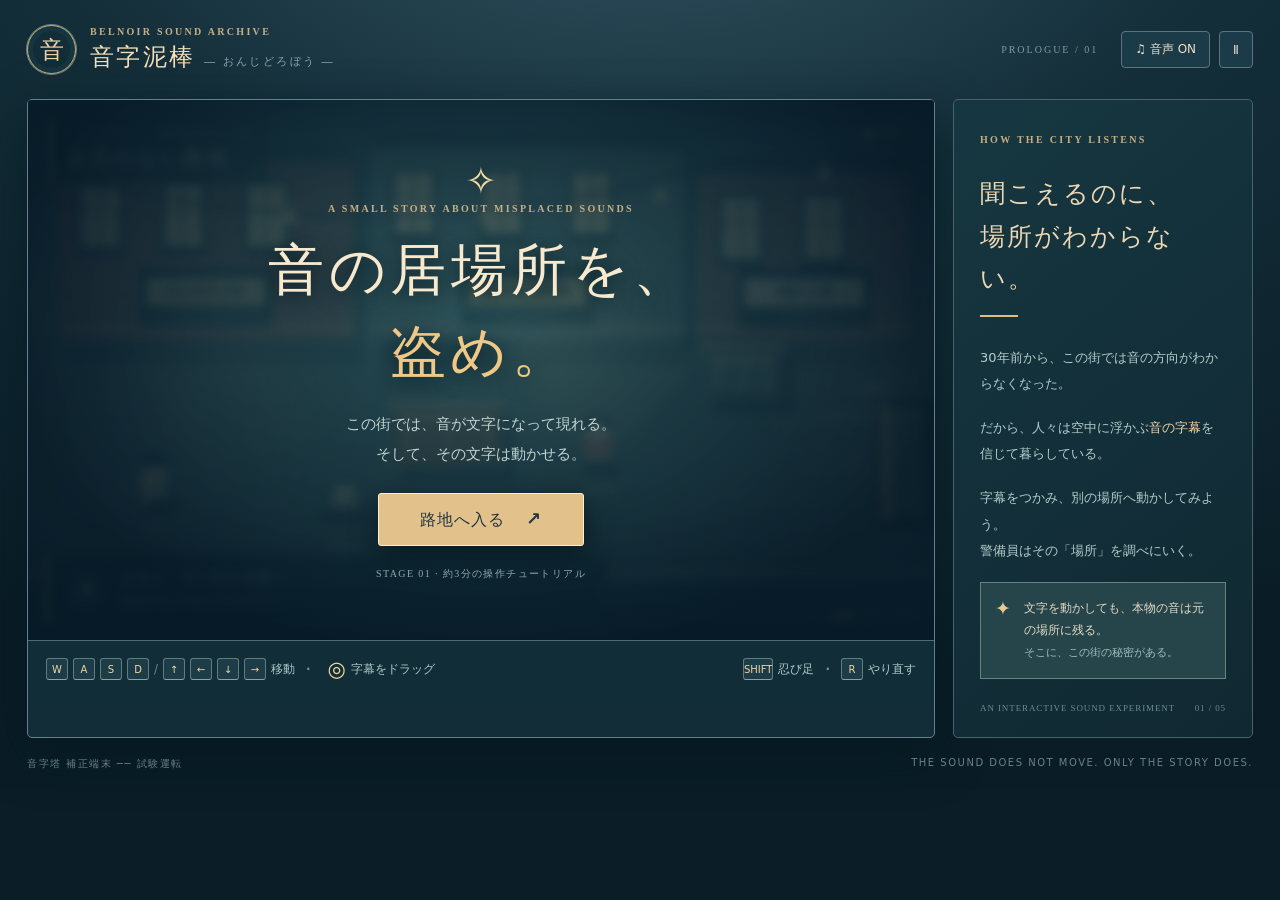
==== index.html @ c479bc5e "Deploy built Stage 01 to GitHub Pages" ====
<!doctype html>
<html lang="ja">
<head>
  <meta charset="UTF-8" />
  <meta name="viewport" content="width=device-width, initial-scale=1, viewport-fit=cover" />
  <link rel="icon" href="data:image/svg+xml,%3Csvg xmlns='http://www.w3.org/2000/svg' viewBox='0 0 48 48'%3E%3Crect width='48' height='48' rx='12' fill='%231b3a44'/%3E%3Ctext x='24' y='34' text-anchor='middle' font-size='29'%3E%E9%9F%B3%3C/text%3E%3C/svg%3E" />
  <meta name="theme-color" content="#0b1e2b" />
  <meta name="description" content="音は嘘をつかない。でも、音の居場所は嘘をつく。字幕を動かして警備員を出し抜くステルスパズル。" />
  <title>音字泥棒 — PROLOGUE</title>
  <script type="module" crossorigin src="./assets/index-Bg57lM_i.js"></script>
  <link rel="stylesheet" crossorigin href="./assets/index-C9SNApz3.css">
</head>
<body>
  <div id="app">
    <header class="top">
      <div class="brand"><div class="brand-seal">音</div><div class="brand-copy"><span class="eyebrow">BELNOIR SOUND ARCHIVE</span><strong>音字泥棒 <span>— おんじどろぼう —</span></strong></div></div>
      <div class="top-controls"><span class="edition">PROLOGUE / 01</span><button id="mute" type="button" aria-label="音をミュート">♫ <span>音声 ON</span></button><button id="pause" type="button" aria-label="一時停止">Ⅱ</button></div>
    </header>

    <main class="main">
      <section class="game-shell" aria-label="音字泥棒のゲーム画面">
        <div class="scene-frame" id="scene-frame">
          <canvas id="stage" width="1040" height="620" aria-label="ステージ1。主人公を動かし効果音字幕をドラッグするゲーム" tabindex="0"></canvas>
          <div id="vignette"></div>
          <div class="scene-top"><div class="chapter"><div>CHAPTER 01 — THE BACK ALLEY</div><strong>足音のない路地</strong></div><div id="status-pill" class="pill">● 平常</div></div>
          <div class="scene-bottom"><div id="hint" class="hint"><span class="hint-sigil">✦</span><div><strong id="hint-title">足音を、目に見える形へ。</strong><p id="hint-copy">移動すると字幕が生まれます。</p></div></div><div id="step-indicator" class="step-indicator"><i class="active"></i><i></i><i></i></div></div>
          <div id="toast" class="toast" aria-live="polite"></div>
          <div class="overlay" id="intro">
            <div class="intro-orbit">✧</div>
            <span class="eyebrow">A SMALL STORY ABOUT MISPLACED SOUNDS</span>
            <h1>音の居場所を、<br /><em>盗め。</em></h1>
            <p>この街では、音が文字になって現れる。<br />そして、その文字は動かせる。</p>
            <button class="primary" id="start" type="button">路地へ入る <span>↗</span></button>
            <span class="intro-foot">STAGE 01 · 約3分の操作チュートリアル</span>
          </div>
          <div class="overlay hidden" id="result" aria-live="polite">
            <span class="eyebrow">STAGE 01 / COMPLETE</span>
            <h2>誰もいない路地で、<br />誰かの音がした。</h2>
            <p>移したのは文字だけ。<br />けれど、世界はその嘘を信じた。</p>
            <div class="result-lines"><span>解放された記録</span><strong>「カン、カン、カン……」</strong></div>
            <button class="primary" id="replay" type="button">もう一度プレイ <span>↻</span></button>
          </div>
          <div class="overlay hidden" id="paused">
            <span class="eyebrow">TIME IS WAITING</span><h2>ひと息つこう。</h2><p>音も、足音も、少しだけおやすみ。</p>
            <button class="primary" id="resume" type="button">ゲームに戻る <span>→</span></button>
          </div>
        </div>
        <footer class="below">
          <div class="instruction"><span class="key">W</span><span class="key">A</span><span class="key">S</span><span class="key">D</span><span class="separator">/</span><span class="key">↑</span><span class="key">←</span><span class="key">↓</span><span class="key">→</span><span>移動</span><b>·</b><span class="hand">◎</span><span>字幕をドラッグ</span></div>
          <div class="instruction secondary"><span class="key">SHIFT</span><span>忍び足</span><b>·</b><span class="key">R</span><span>やり直す</span></div>
          <div class="touch-controls" aria-label="タッチ操作"><div class="move-pad" id="move-pad" aria-label="移動パッド"><button data-dir="up" aria-label="上へ">▲</button><button data-dir="left" aria-label="左へ">◀</button><button data-dir="down" aria-label="下へ">▼</button><button data-dir="right" aria-label="右へ">▶</button></div><button id="quiet" class="quiet" type="button">忍び足：OFF</button></div>
        </footer>
      </section>
      <aside class="story">
        <span class="eyebrow">HOW THE CITY LISTENS</span><h3>聞こえるのに、<br />場所がわからない。</h3>
        <div class="line"></div>
        <p>30年前から、この街では音の方向がわからなくなった。</p>
        <p>だから、人々は空中に浮かぶ<strong>音の字幕</strong>を信じて暮らしている。</p>
        <p>字幕をつかみ、別の場所へ動かしてみよう。<br />警備員はその「場所」を調べにいく。</p>
        <div class="note"><span>✦</span><p>文字を動かしても、本物の音は元の場所に残る。<br /><small>そこに、この街の秘密がある。</small></p></div>
        <div class="story-bottom"><span>AN INTERACTIVE SOUND EXPERIMENT</span><span>01 / 05</span></div>
      </aside>
    </main>
    <div class="bottom-bar"><span>音字塔 補正端末 ── 試験運転</span><span>THE SOUND DOES NOT MOVE. ONLY THE STORY DOES.</span></div>
  </div>
</body>
</html>
---- assets/index-C9SNApz3.css ----
:root{color:#e8e4d5;font-synthesis:none;background:#0b1d26;font-family:Hiragino Kaku Gothic ProN,Yu Gothic,system-ui,sans-serif}*{box-sizing:border-box}html,body{overscroll-behavior:none;min-height:100%;margin:0}body{background:radial-gradient(120% 120% at 50% -20%,#345563 0%,#142f3a 39%,#0a1d27 90%)}button{font:inherit;cursor:pointer}button:focus-visible{outline-offset:3px;outline:2px solid #f4d79d}#app{width:calc(100% - 54px);max-width:1500px;margin:0 auto}.top{justify-content:space-between;align-items:center;gap:15px;min-height:99px;display:flex}.brand{align-items:center;gap:14px;display:flex}.brand-seal{color:#ecd3a6;border:1px solid #d9b478;border-radius:50%;place-items:center;width:49px;height:49px;font:600 24px Georgia,serif;display:grid;box-shadow:inset 0 0 0 5px #143541,0 0 0 1px #648388}.brand-copy{gap:4px;display:grid}.eyebrow{letter-spacing:.23em;color:#c5af87;font:600 10px Georgia,serif}.brand-copy strong{letter-spacing:.1em;color:#f4dfb9;font-family:Georgia,Hiragino Mincho ProN,serif;font-size:24px}.brand-copy strong span{color:#8fa7ab;font-size:11px}.top-controls{align-items:center;gap:9px;display:flex}.edition{color:#7f9aa2;letter-spacing:.2em;margin-right:14px;font:10px Georgia,serif}.top-controls button{color:#ede1c8;background:#1b3b48;border:1px solid #5b7380;border-radius:4px;height:37px;padding:0 13px;font-size:12px}.top-controls button:hover{background:#345867}.main{grid-template-columns:minmax(0,1fr) 300px;align-items:stretch;gap:18px;display:grid}.game-shell{background:#122d37;border:1px solid #66808b;border-radius:5px;min-width:0;overflow:hidden;box-shadow:0 16px 48px #051820aa}.scene-frame{aspect-ratio:1040/620;isolation:isolate;width:100%;position:relative;overflow:hidden}#stage{touch-action:none;-webkit-user-select:none;user-select:none;-webkit-touch-callout:none;cursor:crosshair;background:#1c3f49;width:100%;height:100%;display:block}#vignette{pointer-events:none;background:linear-gradient(#07152266 0%,#0000 23% 74%,#07152177);position:absolute;inset:0;box-shadow:inset 0 0 90px #07151f7c}.scene-top{pointer-events:none;justify-content:space-between;align-items:flex-start;gap:10px;display:flex;position:absolute;top:18px;left:22px;right:22px}.chapter{-webkit-backdrop-filter:blur(3px);backdrop-filter:blur(3px);background:#112b37c9;border-left:3px solid #dec18b;padding:9px 14px 12px}.chapter div{color:#c6b28c;letter-spacing:.11em;font:10px Georgia,serif}.chapter strong{letter-spacing:.08em;color:#f3e3c2;margin-top:5px;font-family:Georgia,Hiragino Mincho ProN,serif;font-size:21px;font-weight:600;display:block}.pill{color:#dceccf;white-space:nowrap;background:#214345dc;border:1px solid #6a8f8a;border-radius:30px;padding:7px 12px;font-size:11px}.pill.warn{color:#ffdfa8;background:#665239e8;border-color:#cdb57c}.pill.danger{color:#ffe1d1;background:#6d3138e8;border-color:#efada4}.scene-bottom{pointer-events:none;justify-content:space-between;align-items:flex-end;gap:14px;display:flex;position:absolute;bottom:16px;left:18px;right:18px}.hint{background:#092732eb;border:1px solid #849c9866;border-left:3px solid #eac78a;align-items:center;gap:15px;width:min(560px,87%);padding:13px 18px;display:flex;box-shadow:0 5px 22px #10252ab8}.hint-sigil{color:#f0d29c;background:#244650;border-radius:50%;flex-shrink:0;place-items:center;width:39px;height:39px;font-size:25px;display:grid}.hint strong{color:#f3e9d0;font-size:15px;display:block}.hint p{color:#a6c2c5;margin:4px 0 0;font-size:12px;line-height:1.55}.step-indicator{gap:7px;margin-bottom:7px;display:flex}.step-indicator i{background:#99b2b858;border-radius:4px;width:24px;height:4px;display:block}.step-indicator i.active{background:#efce8e}.step-indicator i.done{background:#9dc1b3}.toast{z-index:3;opacity:0;white-space:nowrap;color:#f6e5c8;pointer-events:none;background:#102f3cee;border:1px solid #e5cd9caa;border-radius:5px;max-width:94%;padding:10px 19px;font-size:14px;transition:opacity .25s,transform .25s;position:absolute;top:24%;left:50%;transform:translate(-50%,-10px)}.toast.show{opacity:1;transform:translate(-50%)}.overlay{z-index:5;text-align:center;-webkit-backdrop-filter:blur(5px);backdrop-filter:blur(5px);background:radial-gradient(at 50% 40%,#224a52ca,#071a27ed 75%);flex-direction:column;justify-content:center;align-items:center;padding:20px;display:flex;position:absolute;inset:0}.overlay.hidden{display:none}.overlay h1,.overlay h2{letter-spacing:.08em;color:#f7e9ce;text-shadow:0 4px 20px #061821;margin:16px 0;font-family:Georgia,Hiragino Mincho ProN,serif;font-weight:600;line-height:1.46}.overlay h1{font-size:clamp(30px,4.4vw,56px)}.overlay h2{font-size:clamp(25px,3.5vw,44px)}.overlay h1 em{color:#f0c886;font-style:normal}.overlay p{color:#c2d5d4;margin:0 0 25px;font-size:clamp(12px,1.15vw,15px);line-height:2}.intro-orbit{color:#f2dca2;font-size:38px;animation:3s ease-in-out infinite breathe}@keyframes breathe{50%{opacity:.6;transform:scale(1.2)rotate(20deg)}}.primary{color:#223743;letter-spacing:.07em;background:#e3c18a;border:1px solid #fff0c9;border-radius:3px;min-width:206px;padding:14px 22px;font-weight:800;box-shadow:0 9px 26px #081b25}.primary:hover{background:#f6dca2}.primary span{margin-left:14px;font-size:18px}.intro-foot{color:#91a9af;letter-spacing:.14em;margin-top:21px;font:10px Georgia,serif}.result-lines{background:#15343fc9;border-top:1px solid #a99872;border-bottom:1px solid #a99872;gap:6px;margin:0 0 23px;padding:13px 30px;display:grid}.result-lines span{color:#a4bfc4;font-size:11px}.result-lines strong{color:#f1d39a;font:600 22px Georgia,Hiragino Mincho ProN,serif}.below{background:#112e38;border-top:1px solid #506974;justify-content:space-between;align-items:center;gap:12px;min-height:57px;padding:11px 18px;display:flex}.instruction{white-space:nowrap;color:#b2c9c7;align-items:center;gap:5px;font-size:12px;display:flex}.instruction .key{color:#f3d4a2;background:#1c3c48;border:1px solid #617b7f;border-bottom-color:#8da1a3;border-radius:3px;place-items:center;min-width:22px;height:22px;font-size:10px;display:grid}.instruction b{color:#78939a;margin:0 6px}.separator{color:#668991}.hand{color:#f0d89e;margin-left:6px;font-size:21px}.touch-controls{display:none}.story{background:linear-gradient(140deg,#163741,#102832);border:1px solid #47646c;border-radius:5px;flex-direction:column;min-height:100%;padding:34px 26px 24px;display:flex}.story h3{color:#ecd7b2;letter-spacing:.08em;margin:28px 0 12px;font:600 25px/1.7 Georgia,Hiragino Mincho ProN,serif}.story .line{background:#e0bc81;width:38px;height:2px;margin:2px 0 28px}.story p{color:#b5cccb;margin:0 0 17px;font-size:13px;line-height:2.05}.story strong{color:#f1d5a8}.note{background:#25454b;border:1px solid #66847a;gap:13px;margin-top:auto;padding:14px;display:flex}.note>span{color:#e6cb95;font-size:19px}.note p{color:#e3d9c3;margin:0;font-size:12px;line-height:1.85}.note small{color:#a1bcb9;font-size:11px}.story-bottom{color:#6e8a91;letter-spacing:.1em;justify-content:space-between;margin-top:24px;font:9px Georgia,serif;display:flex}.bottom-bar{color:#67828b;letter-spacing:.15em;justify-content:space-between;padding:19px 0;font-size:10px;display:flex}@media (width<=1030px){#app{width:calc(100% - 24px)}.main{grid-template-columns:1fr}.story{display:none}.top{min-height:74px}}@media (width<=680px){#app{width:100%}.top{min-height:61px;padding:0 11px}.brand{gap:8px}.brand-seal{width:36px;height:36px;font-size:17px}.brand-copy .eyebrow{display:none}.brand-copy strong{font-size:16px}.brand-copy strong span{display:none}.top-controls{gap:6px}.top-controls button{height:33px;padding:0 10px}.top-controls button span,.edition{display:none}.game-shell{border-left:0;border-right:0;border-radius:0}.scene-frame{aspect-ratio:1040/700}.scene-top{top:8px;left:8px;right:8px}.chapter{padding:5px 8px}.chapter div{font-size:7px}.chapter strong{margin-top:2px;font-size:12px}.pill{padding:4px 6px;font-size:9px}.scene-bottom{bottom:7px;left:6px;right:6px}.hint{gap:8px;width:99%;padding:7px 9px}.hint-sigil{width:25px;height:25px;font-size:16px}.hint strong{font-size:10px}.hint p{margin:2px 0 0;font-size:9px}.step-indicator{display:none}.toast{padding:7px;font-size:10px}.overlay{padding:10px}.overlay h1{margin:9px 0;font-size:clamp(28px,7vw,38px)}.overlay h2{margin:9px 0;font-size:clamp(23px,5.7vw,34px)}.overlay p{margin-bottom:12px;font-size:11px;line-height:1.75}.overlay .eyebrow{font-size:8px}.intro-orbit{font-size:22px}.intro-foot{margin-top:10px;font-size:8px}.primary{min-width:170px;padding:9px 15px}.below{flex-direction:column;justify-content:center;gap:5px;min-height:116px;padding:7px 12px}.instruction{font-size:10px}.instruction .key,.separator,.instruction.secondary{display:none}.touch-controls{justify-content:space-between;align-items:center;width:100%;display:flex}.move-pad{touch-action:none;-webkit-user-select:none;user-select:none;grid-template-rows:repeat(2,32px);grid-template-columns:repeat(3,37px);grid-template-areas:".up.""left down right";gap:3px;display:grid}.move-pad button{color:#f7d8a1;touch-action:none;-webkit-touch-callout:none;background:#294955;border:1px solid #7f9999;border-radius:4px}.move-pad button[data-dir=up]{grid-area:up}.move-pad button[data-dir=down]{grid-area:down}.move-pad button[data-dir=left]{grid-area:left}.move-pad button[data-dir=right]{grid-area:right}.move-pad button.pressed{background:#60828c}.quiet{color:#e6d6b9;background:#21434d;border:1px solid #829894;border-radius:4px;padding:10px;font-size:11px}.quiet.on{border-color:#f0cc8f}.bottom-bar{padding:10px 12px;font-size:8px}.bottom-bar span:last-child{display:none}}@media (height<=540px) and (orientation:landscape){.top{min-height:42px}.brand-seal{width:30px;height:30px}.scene-frame{max-height:calc(100dvh - 95px)}.below{min-height:43px}.bottom-bar{display:none}}
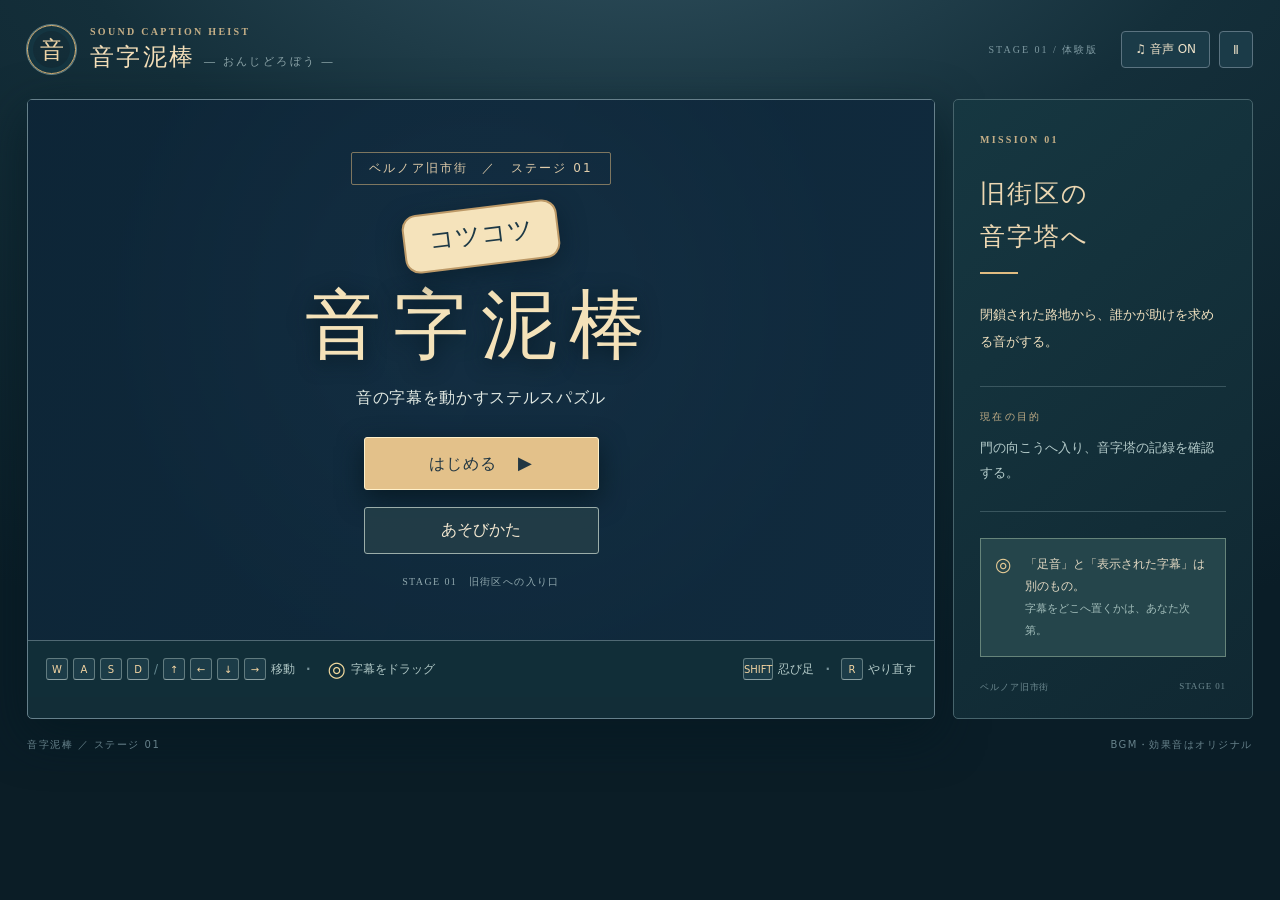
==== commit fca03f99: "Deploy Stage 01 freedom and story update" ====
--- a/index.html
+++ b/index.html
@@ -5,16 +5,16 @@
   <meta name="viewport" content="width=device-width, initial-scale=1, viewport-fit=cover" />
   <link rel="icon" href="data:image/svg+xml,%3Csvg xmlns='http://www.w3.org/2000/svg' viewBox='0 0 48 48'%3E%3Crect width='48' height='48' rx='12' fill='%231b3a44'/%3E%3Ctext x='24' y='34' text-anchor='middle' font-size='29'%3E%E9%9F%B3%3C/text%3E%3C/svg%3E" />
   <meta name="theme-color" content="#0b1e2b" />
-  <meta name="description" content="音は嘘をつかない。でも、音の居場所は嘘をつく。字幕を動かして警備員を出し抜くステルスパズル。" />
+  <meta name="description" content="音の字幕を自由に移動し、警備員の行動を変えるステルスパズル。" />
   <title>音字泥棒 — PROLOGUE</title>
-  <script type="module" crossorigin src="./assets/index-Bg57lM_i.js"></script>
-  <link rel="stylesheet" crossorigin href="./assets/index-C9SNApz3.css">
+  <script type="module" crossorigin src="./assets/index-DogWZPmv.js"></script>
+  <link rel="stylesheet" crossorigin href="./assets/index-CPCnpFxU.css">
 </head>
 <body>
   <div id="app">
     <header class="top">
-      <div class="brand"><div class="brand-seal">音</div><div class="brand-copy"><span class="eyebrow">BELNOIR SOUND ARCHIVE</span><strong>音字泥棒 <span>— おんじどろぼう —</span></strong></div></div>
-      <div class="top-controls"><span class="edition">PROLOGUE / 01</span><button id="mute" type="button" aria-label="音をミュート">♫ <span>音声 ON</span></button><button id="pause" type="button" aria-label="一時停止">Ⅱ</button></div>
+      <div class="brand"><div class="brand-seal">音</div><div class="brand-copy"><span class="eyebrow">SOUND CAPTION HEIST</span><strong>音字泥棒 <span>— おんじどろぼう —</span></strong></div></div>
+      <div class="top-controls"><span class="edition">STAGE 01 / 体験版</span><button id="mute" type="button" aria-label="音をミュート">♫ <span>音声 ON</span></button><button id="pause" type="button" aria-label="一時停止">Ⅱ</button></div>
     </header>
 
     <main class="main">
@@ -25,24 +25,49 @@
           <div class="scene-top"><div class="chapter"><div>CHAPTER 01 — THE BACK ALLEY</div><strong>足音のない路地</strong></div><div id="status-pill" class="pill">● 平常</div></div>
           <div class="scene-bottom"><div id="hint" class="hint"><span class="hint-sigil">✦</span><div><strong id="hint-title">足音を、目に見える形へ。</strong><p id="hint-copy">移動すると字幕が生まれます。</p></div></div><div id="step-indicator" class="step-indicator"><i class="active"></i><i></i><i></i></div></div>
           <div id="toast" class="toast" aria-live="polite"></div>
-          <div class="overlay" id="intro">
-            <div class="intro-orbit">✧</div>
-            <span class="eyebrow">A SMALL STORY ABOUT MISPLACED SOUNDS</span>
-            <h1>音の居場所を、<br /><em>盗め。</em></h1>
-            <p>この街では、音が文字になって現れる。<br />そして、その文字は動かせる。</p>
-            <button class="primary" id="start" type="button">路地へ入る <span>↗</span></button>
-            <span class="intro-foot">STAGE 01 · 約3分の操作チュートリアル</span>
+          <div class="overlay title-screen" id="intro">
+            <span class="edition-plate">ベルノア旧市街　／　ステージ 01</span>
+            <div class="title-emblem" aria-hidden="true">コツコツ</div>
+            <h1>音字泥棒</h1>
+            <p class="game-genre">音の字幕を動かすステルスパズル</p>
+            <nav class="menu" aria-label="タイトルメニュー">
+              <button class="primary" id="start" type="button">はじめる <span>▶</span></button>
+              <button class="secondary-button" id="howto" type="button">あそびかた</button>
+            </nav>
+            <span class="intro-foot">STAGE 01　旧街区への入り口</span>
           </div>
           <div class="overlay hidden" id="result" aria-live="polite">
-            <span class="eyebrow">STAGE 01 / COMPLETE</span>
-            <h2>誰もいない路地で、<br />誰かの音がした。</h2>
-            <p>移したのは文字だけ。<br />けれど、世界はその嘘を信じた。</p>
-            <div class="result-lines"><span>解放された記録</span><strong>「カン、カン、カン……」</strong></div>
-            <button class="primary" id="replay" type="button">もう一度プレイ <span>↻</span></button>
+            <span class="eyebrow">STAGE 01 CLEAR</span>
+            <h2>ステージ 01　クリア</h2>
+            <p>音字塔の記録に、不可解な補正履歴が見つかった。</p>
+            <div class="result-lines"><span>次の目的</span><strong>救難音が鳴る地下通路を調べる</strong></div>
+            <button class="primary" id="replay" type="button">もう一度あそぶ <span>↻</span></button>
+          </div>
+          <div class="overlay hidden" id="help">
+            <span class="eyebrow">CONTROLS</span>
+            <h2>あそびかた</h2>
+            <div class="help-text">
+              <p><strong>移動：</strong>WASD・矢印キー、スマホでは画面をタップ／十字キー</p>
+              <p><strong>字幕：</strong>音が鳴ると現れる「コツコツ」などをドラッグ。路地の好きな場所へ置ける</p>
+              <p><strong>警備員：</strong>字幕を見れば調べに行くが、ミオを直接見れば追いかける</p>
+              <p><strong>目標：</strong>やり方は自由。右端の門から旧街区へ入ろう</p>
+            </div>
+            <button class="primary" id="help-back" type="button">タイトルへ戻る <span>↩</span></button>
+          </div>
+          <div class="dialogue hidden" id="dialogue" role="dialog" aria-live="polite" aria-label="ストーリー">
+            <div id="speaker-avatar" class="speaker-avatar">ミ</div>
+            <div class="dialogue-body"><div class="dialogue-heading"><strong id="speaker-name">ミオ</strong><span id="dialogue-progress">1 / 5</span></div>
+              <p id="dialogue-text"></p>
+            </div>
+            <div class="dialogue-actions">
+              <button id="dialogue-next" class="dialogue-next" type="button">次へ <span>▶</span></button>
+              <button id="dialogue-skip" class="dialogue-skip" type="button">スキップ</button>
+            </div>
           </div>
           <div class="overlay hidden" id="paused">
-            <span class="eyebrow">TIME IS WAITING</span><h2>ひと息つこう。</h2><p>音も、足音も、少しだけおやすみ。</p>
-            <button class="primary" id="resume" type="button">ゲームに戻る <span>→</span></button>
+            <h2>ポーズ</h2><p>ゲームを一時停止しています。</p>
+            <button class="primary" id="resume" type="button">再開 <span>▶</span></button>
+            <button class="secondary-button" id="pause-restart" type="button">最初からやり直す</button>
           </div>
         </div>
         <footer class="below">
@@ -51,17 +76,19 @@
           <div class="touch-controls" aria-label="タッチ操作"><div class="move-pad" id="move-pad" aria-label="移動パッド"><button data-dir="up" aria-label="上へ">▲</button><button data-dir="left" aria-label="左へ">◀</button><button data-dir="down" aria-label="下へ">▼</button><button data-dir="right" aria-label="右へ">▶</button></div><button id="quiet" class="quiet" type="button">忍び足：OFF</button></div>
         </footer>
       </section>
-      <aside class="story">
-        <span class="eyebrow">HOW THE CITY LISTENS</span><h3>聞こえるのに、<br />場所がわからない。</h3>
+      <aside class="story" aria-label="ステージ情報">
+        <span class="eyebrow">MISSION 01</span><h3>旧街区の<br />音字塔へ</h3>
         <div class="line"></div>
-        <p>30年前から、この街では音の方向がわからなくなった。</p>
-        <p>だから、人々は空中に浮かぶ<strong>音の字幕</strong>を信じて暮らしている。</p>
-        <p>字幕をつかみ、別の場所へ動かしてみよう。<br />警備員はその「場所」を調べにいく。</p>
-        <div class="note"><span>✦</span><p>文字を動かしても、本物の音は元の場所に残る。<br /><small>そこに、この街の秘密がある。</small></p></div>
-        <div class="story-bottom"><span>AN INTERACTIVE SOUND EXPERIMENT</span><span>01 / 05</span></div>
+        <p class="mission-lead">閉鎖された路地から、誰かが助けを求める音がする。</p>
+        <div class="mission-details">
+          <span class="eyebrow">現在の目的</span>
+          <p id="mission-status">門の向こうへ入り、音字塔の記録を確認する。</p>
+        </div>
+        <div class="note"><span>◎</span><p>「足音」と「表示された字幕」は別のもの。<br /><small>字幕をどこへ置くかは、あなた次第。</small></p></div>
+        <div class="story-bottom"><span>ベルノア旧市街</span><span>STAGE 01</span></div>
       </aside>
     </main>
-    <div class="bottom-bar"><span>音字塔 補正端末 ── 試験運転</span><span>THE SOUND DOES NOT MOVE. ONLY THE STORY DOES.</span></div>
+    <div class="bottom-bar"><span>音字泥棒 ／ ステージ 01</span><span>BGM・効果音はオリジナル</span></div>
   </div>
 </body>
 </html>
--- a/assets/index-CPCnpFxU.css
+++ b/assets/index-CPCnpFxU.css
@@ -0,0 +1 @@
+:root{color:#e8e4d5;font-synthesis:none;background:#0b1d26;font-family:Hiragino Kaku Gothic ProN,Yu Gothic,system-ui,sans-serif}*{box-sizing:border-box}html,body{overscroll-behavior:none;min-height:100%;margin:0}body{background:radial-gradient(120% 120% at 50% -20%,#345563 0%,#142f3a 39%,#0a1d27 90%)}button{font:inherit;cursor:pointer}button:focus-visible{outline-offset:3px;outline:2px solid #f4d79d}#app{width:calc(100% - 54px);max-width:1500px;margin:0 auto}.top{justify-content:space-between;align-items:center;gap:15px;min-height:99px;display:flex}.brand{align-items:center;gap:14px;display:flex}.brand-seal{color:#ecd3a6;border:1px solid #d9b478;border-radius:50%;place-items:center;width:49px;height:49px;font:600 24px Georgia,serif;display:grid;box-shadow:inset 0 0 0 5px #143541,0 0 0 1px #648388}.brand-copy{gap:4px;display:grid}.eyebrow{letter-spacing:.23em;color:#c5af87;font:600 10px Georgia,serif}.brand-copy strong{letter-spacing:.1em;color:#f4dfb9;font-family:Georgia,Hiragino Mincho ProN,serif;font-size:24px}.brand-copy strong span{color:#8fa7ab;font-size:11px}.top-controls{align-items:center;gap:9px;display:flex}.edition{color:#7f9aa2;letter-spacing:.2em;margin-right:14px;font:10px Georgia,serif}.top-controls button{color:#ede1c8;background:#1b3b48;border:1px solid #5b7380;border-radius:4px;height:37px;padding:0 13px;font-size:12px}.top-controls button:hover{background:#345867}.main{grid-template-columns:minmax(0,1fr) 300px;align-items:stretch;gap:18px;display:grid}.game-shell{background:#122d37;border:1px solid #66808b;border-radius:5px;min-width:0;overflow:hidden;box-shadow:0 16px 48px #051820aa}.scene-frame{aspect-ratio:1040/620;isolation:isolate;width:100%;position:relative;overflow:hidden}#stage{touch-action:none;-webkit-user-select:none;user-select:none;-webkit-touch-callout:none;cursor:crosshair;background:#1c3f49;width:100%;height:100%;display:block}#vignette{pointer-events:none;background:linear-gradient(#07152266 0%,#0000 23% 74%,#07152177);position:absolute;inset:0;box-shadow:inset 0 0 90px #07151f7c}.scene-top{pointer-events:none;justify-content:space-between;align-items:flex-start;gap:10px;display:flex;position:absolute;top:18px;left:22px;right:22px}.chapter{-webkit-backdrop-filter:blur(3px);backdrop-filter:blur(3px);background:#112b37c9;border-left:3px solid #dec18b;padding:9px 14px 12px}.chapter div{color:#c6b28c;letter-spacing:.11em;font:10px Georgia,serif}.chapter strong{letter-spacing:.08em;color:#f3e3c2;margin-top:5px;font-family:Georgia,Hiragino Mincho ProN,serif;font-size:21px;font-weight:600;display:block}.pill{color:#dceccf;white-space:nowrap;background:#214345dc;border:1px solid #6a8f8a;border-radius:30px;padding:7px 12px;font-size:11px}.pill.warn{color:#ffdfa8;background:#665239e8;border-color:#cdb57c}.pill.danger{color:#ffe1d1;background:#6d3138e8;border-color:#efada4}.scene-bottom{pointer-events:none;justify-content:space-between;align-items:flex-end;gap:14px;display:flex;position:absolute;bottom:16px;left:18px;right:18px}.hint{background:#092732eb;border:1px solid #849c9866;border-left:3px solid #eac78a;align-items:center;gap:15px;width:min(560px,87%);padding:13px 18px;display:flex;box-shadow:0 5px 22px #10252ab8}.hint-sigil{color:#f0d29c;background:#244650;border-radius:50%;flex-shrink:0;place-items:center;width:39px;height:39px;font-size:25px;display:grid}.hint strong{color:#f3e9d0;font-size:15px;display:block}.hint p{color:#a6c2c5;margin:4px 0 0;font-size:12px;line-height:1.55}.step-indicator{gap:7px;margin-bottom:7px;display:flex}.step-indicator i{background:#99b2b858;border-radius:4px;width:24px;height:4px;display:block}.step-indicator i.active{background:#efce8e}.step-indicator i.done{background:#9dc1b3}.toast{z-index:3;opacity:0;white-space:nowrap;color:#f6e5c8;pointer-events:none;background:#102f3cee;border:1px solid #e5cd9caa;border-radius:5px;max-width:94%;padding:10px 19px;font-size:14px;transition:opacity .25s,transform .25s;position:absolute;top:24%;left:50%;transform:translate(-50%,-10px)}.toast.show{opacity:1;transform:translate(-50%)}.overlay{z-index:5;text-align:center;-webkit-backdrop-filter:blur(5px);backdrop-filter:blur(5px);background:radial-gradient(at 50% 40%,#224a52ca,#071a27ed 75%);flex-direction:column;justify-content:center;align-items:center;padding:20px;display:flex;position:absolute;inset:0}.overlay.hidden{display:none}.overlay h1,.overlay h2{letter-spacing:.08em;color:#f7e9ce;text-shadow:0 4px 20px #061821;margin:16px 0;font-family:Georgia,Hiragino Mincho ProN,serif;font-weight:600;line-height:1.46}.overlay h1{font-size:clamp(30px,4.4vw,56px)}.overlay h2{font-size:clamp(25px,3.5vw,44px)}.overlay h1 em{color:#f0c886;font-style:normal}.overlay p{color:#c2d5d4;margin:0 0 25px;font-size:clamp(12px,1.15vw,15px);line-height:2}.intro-orbit{color:#f2dca2;font-size:38px;animation:3s ease-in-out infinite breathe}@keyframes breathe{50%{opacity:.6;transform:scale(1.2)rotate(20deg)}}.primary{color:#223743;letter-spacing:.07em;background:#e3c18a;border:1px solid #fff0c9;border-radius:3px;min-width:206px;padding:14px 22px;font-weight:800;box-shadow:0 9px 26px #081b25}.primary:hover{background:#f6dca2}.primary span{margin-left:14px;font-size:18px}.intro-foot{color:#91a9af;letter-spacing:.14em;margin-top:21px;font:10px Georgia,serif}.result-lines{background:#15343fc9;border-top:1px solid #a99872;border-bottom:1px solid #a99872;gap:6px;margin:0 0 23px;padding:13px 30px;display:grid}.result-lines span{color:#a4bfc4;font-size:11px}.result-lines strong{color:#f1d39a;font:600 22px Georgia,Hiragino Mincho ProN,serif}.below{background:#112e38;border-top:1px solid #506974;justify-content:space-between;align-items:center;gap:12px;min-height:57px;padding:11px 18px;display:flex}.instruction{white-space:nowrap;color:#b2c9c7;align-items:center;gap:5px;font-size:12px;display:flex}.instruction .key{color:#f3d4a2;background:#1c3c48;border:1px solid #617b7f;border-bottom-color:#8da1a3;border-radius:3px;place-items:center;min-width:22px;height:22px;font-size:10px;display:grid}.instruction b{color:#78939a;margin:0 6px}.separator{color:#668991}.hand{color:#f0d89e;margin-left:6px;font-size:21px}.touch-controls{display:none}.story{background:linear-gradient(140deg,#163741,#102832);border:1px solid #47646c;border-radius:5px;flex-direction:column;min-height:100%;padding:34px 26px 24px;display:flex}.story h3{color:#ecd7b2;letter-spacing:.08em;margin:28px 0 12px;font:600 25px/1.7 Georgia,Hiragino Mincho ProN,serif}.story .line{background:#e0bc81;width:38px;height:2px;margin:2px 0 28px}.story p{color:#b5cccb;margin:0 0 17px;font-size:13px;line-height:2.05}.story strong{color:#f1d5a8}.note{background:#25454b;border:1px solid #66847a;gap:13px;margin-top:auto;padding:14px;display:flex}.note>span{color:#e6cb95;font-size:19px}.note p{color:#e3d9c3;margin:0;font-size:12px;line-height:1.85}.note small{color:#a1bcb9;font-size:11px}.story-bottom{color:#6e8a91;letter-spacing:.1em;justify-content:space-between;margin-top:24px;font:9px Georgia,serif;display:flex}.bottom-bar{color:#67828b;letter-spacing:.15em;justify-content:space-between;padding:19px 0;font-size:10px;display:flex}@media (width<=1030px){#app{width:calc(100% - 24px)}.main{grid-template-columns:1fr}.story{display:none}.top{min-height:74px}}@media (width<=680px){#app{width:100%}.top{min-height:61px;padding:0 11px}.brand{gap:8px}.brand-seal{width:36px;height:36px;font-size:17px}.brand-copy .eyebrow{display:none}.brand-copy strong{font-size:16px}.brand-copy strong span{display:none}.top-controls{gap:6px}.top-controls button{height:33px;padding:0 10px}.top-controls button span,.edition{display:none}.game-shell{border-left:0;border-right:0;border-radius:0}.scene-frame{aspect-ratio:1040/700}.scene-top{top:8px;left:8px;right:8px}.chapter{padding:5px 8px}.chapter div{font-size:7px}.chapter strong{margin-top:2px;font-size:12px}.pill{padding:4px 6px;font-size:9px}.scene-bottom{bottom:7px;left:6px;right:6px}.hint{gap:8px;width:99%;padding:7px 9px}.hint-sigil{width:25px;height:25px;font-size:16px}.hint strong{font-size:10px}.hint p{margin:2px 0 0;font-size:9px}.step-indicator{display:none}.toast{padding:7px;font-size:10px}.overlay{padding:10px}.overlay h1{margin:9px 0;font-size:clamp(28px,7vw,38px)}.overlay h2{margin:9px 0;font-size:clamp(23px,5.7vw,34px)}.overlay p{margin-bottom:12px;font-size:11px;line-height:1.75}.overlay .eyebrow{font-size:8px}.intro-orbit{font-size:22px}.intro-foot{margin-top:10px;font-size:8px}.primary{min-width:170px;padding:9px 15px}.below{flex-direction:column;justify-content:center;gap:5px;min-height:116px;padding:7px 12px}.instruction{font-size:10px}.instruction .key,.separator,.instruction.secondary{display:none}.touch-controls{justify-content:space-between;align-items:center;width:100%;display:flex}.move-pad{touch-action:none;-webkit-user-select:none;user-select:none;grid-template-rows:repeat(2,32px);grid-template-columns:repeat(3,37px);grid-template-areas:".up.""left down right";gap:3px;display:grid}.move-pad button{color:#f7d8a1;touch-action:none;-webkit-touch-callout:none;background:#294955;border:1px solid #7f9999;border-radius:4px}.move-pad button[data-dir=up]{grid-area:up}.move-pad button[data-dir=down]{grid-area:down}.move-pad button[data-dir=left]{grid-area:left}.move-pad button[data-dir=right]{grid-area:right}.move-pad button.pressed{background:#60828c}.quiet{color:#e6d6b9;background:#21434d;border:1px solid #829894;border-radius:4px;padding:10px;font-size:11px}.quiet.on{border-color:#f0cc8f}.bottom-bar{padding:10px 12px;font-size:8px}.bottom-bar span:last-child{display:none}}@media (height<=540px) and (orientation:landscape){.top{min-height:42px}.brand-seal{width:30px;height:30px}.scene-frame{max-height:calc(100dvh - 95px)}.below{min-height:43px}.bottom-bar{display:none}}.title-screen{background:linear-gradient(110deg,#0c2537d9,#102b3fda),radial-gradient(circle at 50% 38%,#35546e 0%,#132735 70%)}.title-screen .edition-plate{color:#e1cdab;letter-spacing:.18em;border:1px solid #c7a97799;border-radius:2px;padding:7px 17px;font-size:12px;display:block}.title-screen .title-emblem{color:#1d3946;background:#f5e3bb;border:2px solid #bd9a68;border-radius:15px;margin-top:22px;padding:9px 24px 13px;font-size:25px;font-weight:800;transform:rotate(-7deg);box-shadow:0 8px 24px #06192388}.title-screen h1{letter-spacing:.16em;color:#f4e2b9;margin:4px 0 1px;font-size:clamp(42px,6vw,76px)}.title-screen .game-genre{letter-spacing:.04em;color:#e0e8e2;margin:0 0 23px;font-size:16px;font-weight:700}.menu{justify-items:center;gap:9px;width:235px;display:grid}.menu .primary,.menu .secondary-button{width:100%}.secondary-button{color:#f3e7d0;background:#233e48e6;border:1px solid #9bada9;border-radius:3px;min-width:205px;margin-top:8px;padding:12px 18px;font-weight:700}.secondary-button:hover{background:#3e5a65}.help-text{text-align:left;background:#15323de8;border:1px solid #82938b70;width:min(600px,96%);margin:0 auto 15px;padding:13px 23px}.help-text p{margin:7px 0;font-size:15px;line-height:1.8}.help-text strong{color:#ffe1a8}.dialogue{z-index:7;background:linear-gradient(140deg,#142f40f4,#0a2335f6);border:2px solid #d6b47b;border-radius:7px;align-items:flex-start;gap:18px;width:92%;min-height:156px;padding:18px 20px 15px;display:flex;position:absolute;bottom:16px;left:4%;box-shadow:0 14px 44px #061820bd}.dialogue.hidden{display:none}.speaker-avatar{color:#f9dfab;background:linear-gradient(135deg,#447b7b,#193e51);border:1px solid #85afa6;border-radius:11px;flex:0 0 64px;place-items:center;width:64px;height:70px;font-family:Georgia,Hiragino Mincho ProN,serif;font-size:33px;font-weight:700;display:grid}.speaker-avatar.toto{background:linear-gradient(135deg,#9d7842,#6c5344);border-color:#eacb96}.speaker-avatar.guard-avatar{background:linear-gradient(135deg,#ad6b5b,#653f43);border-color:#e6a692}.dialogue-body{flex:1;min-width:0;padding-bottom:38px}.dialogue-heading{justify-content:space-between;align-items:center;gap:8px;display:flex}.dialogue-heading strong{color:#f4d5a2;letter-spacing:.06em;font-size:17px}.dialogue-heading span{color:#a2b9b8;font:11px Georgia,serif}.dialogue-body p{color:#fbf7e9;margin:9px 0 0;font-size:17px;font-weight:600;line-height:1.75}.dialogue-actions{align-items:center;gap:13px;display:flex;position:absolute;bottom:12px;right:18px}.dialogue-next{color:#193543;background:#d7b47c;border:1px solid #fbe4af;border-radius:3px;padding:7px 20px;font-size:13px;font-weight:800}.dialogue-next:hover{background:#f9d49a}.dialogue-skip{color:#acc6c6;background:0 0;border:none;padding:7px 8px;font-size:12px}.dialogue-skip:hover{color:#fff3d2}.mission-lead{font-weight:600;color:#f0e0bf!important}.mission-details{border-top:1px solid #73909666;border-bottom:1px solid #73909666;margin:14px 0 26px;padding:18px 0 8px}.mission-details p{margin-top:12px;line-height:1.9}#dialogue{pointer-events:auto}@media (width<=680px){.title-screen .title-emblem{margin-top:6px;padding:5px 13px;font-size:15px}.title-screen .edition-plate{padding:4px 9px;font-size:8px}.title-screen h1{margin:0;font-size:clamp(33px,9vw,47px)}.title-screen .game-genre{margin:1px 0 8px;font-size:11px}.title-screen .menu{gap:3px;width:170px}.title-screen .menu .primary{min-width:0;padding:6px 10px}.title-screen .menu .secondary-button{min-width:0;margin-top:2px;padding:6px 10px;font-size:11px}.title-screen .intro-foot{margin-top:5px;font-size:8px}.dialogue{border-width:1px;gap:8px;width:96%;min-height:0;padding:9px 10px 26px;bottom:4px;left:2%}.speaker-avatar{border-radius:5px;flex-basis:33px;height:37px;font-size:18px}.dialogue-body{padding-bottom:0}.dialogue-heading strong{font-size:10px}.dialogue-heading span{font-size:9px}.dialogue-body p{margin:3px 0 0;font-size:10px;line-height:1.35}.dialogue-actions{gap:8px;bottom:3px;right:10px}.dialogue-next,.dialogue-skip{padding:3px 8px;font-size:9px}.help-text{margin-bottom:6px;padding:7px 10px}.help-text p{margin:4px 0;font-size:10px;line-height:1.35}.overlay#help h2{margin:4px 0;font-size:24px}}
